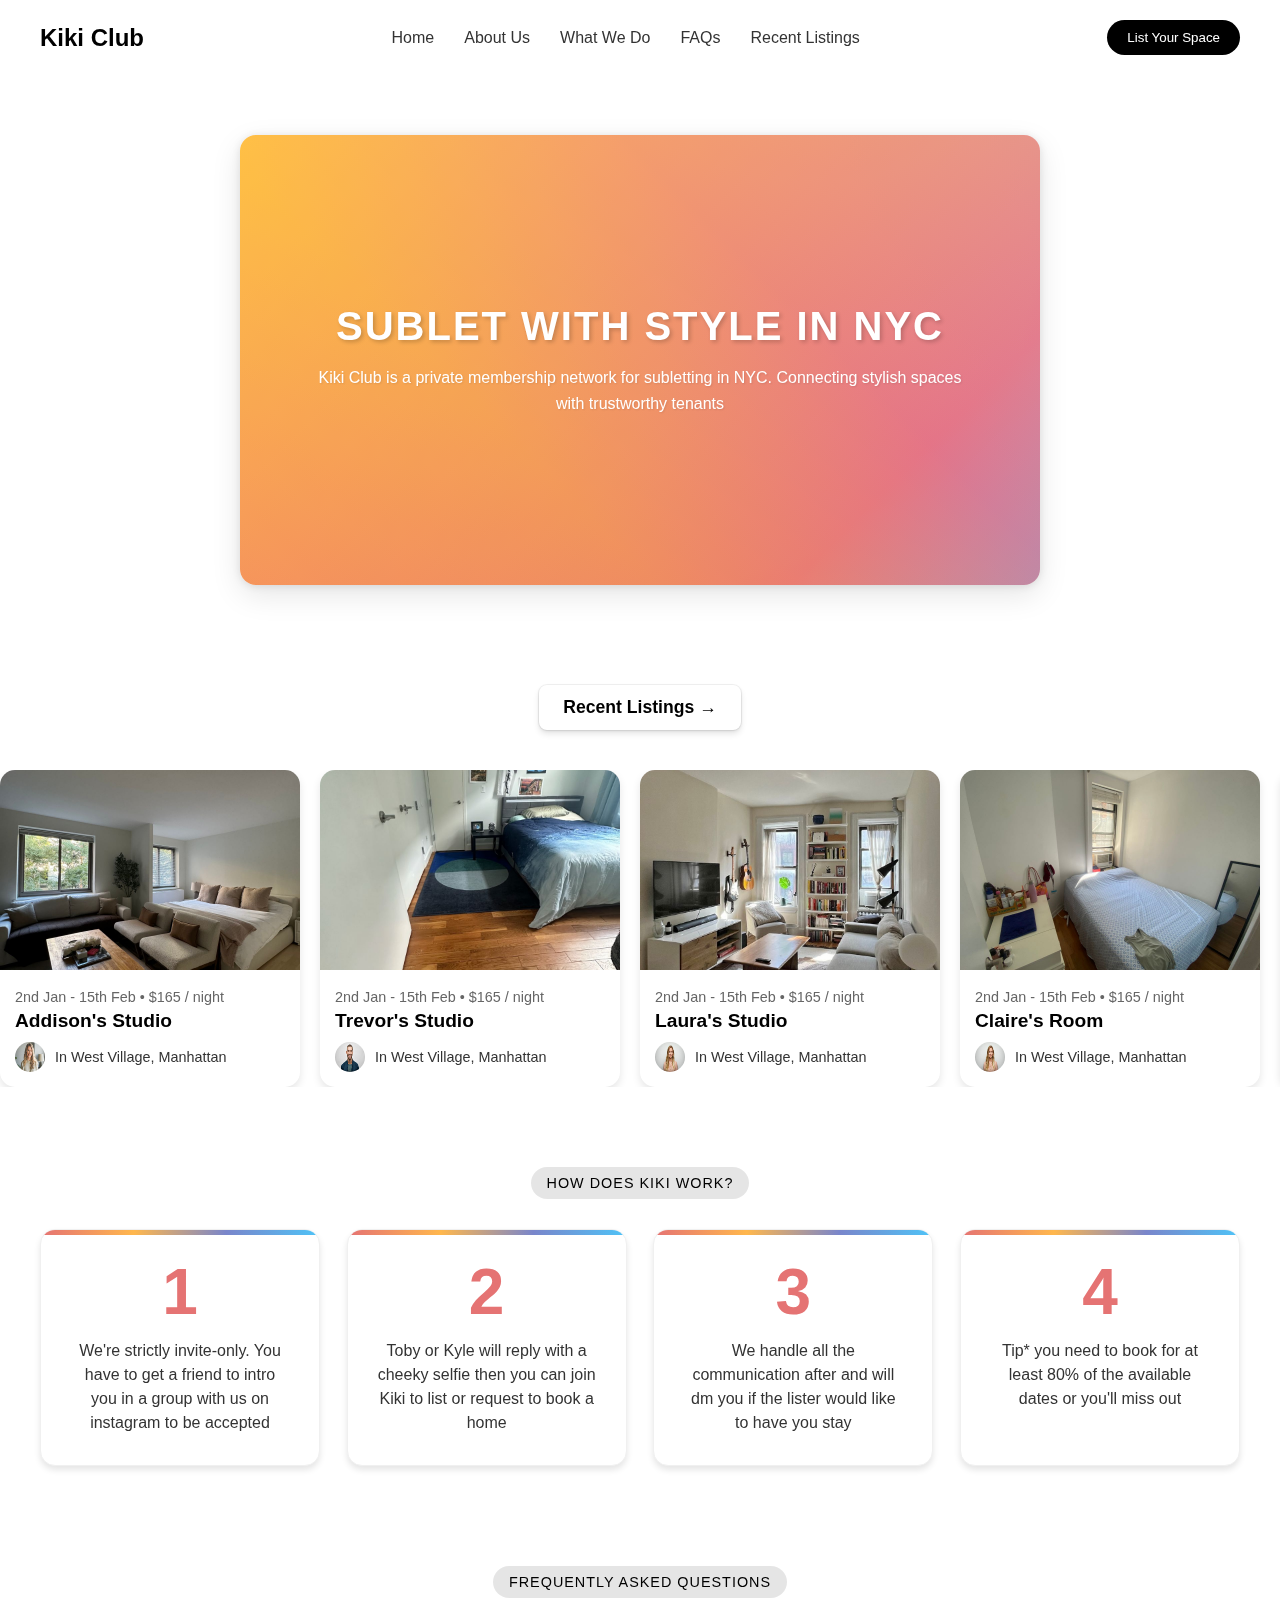
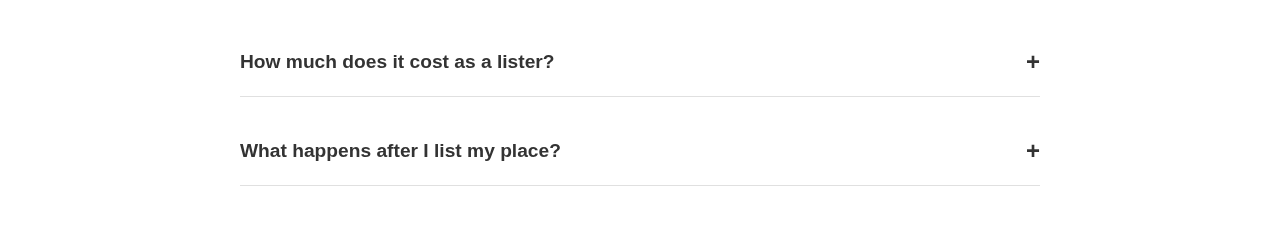
==== index.html @ 47c819ee "Initial commit" ====
<!DOCTYPE html>
<html lang="en">
<head>
    <meta charset="UTF-8">
    <meta name="viewport" content="width=device-width, initial-scale=1.0">
    <title>Kiki Club - Subletting in Style</title>
    <link rel="stylesheet" href="styles.css">
</head>
<body>
    <header>
        <div class="logo">Kiki Club</div>
        <nav>
            <ul>
                <li><a href="index.html">Home</a></li>
                <li><a href="about.html">About Us</a></li>
                <li><a href="#what-we-do">What We Do</a></li>
                <li><a href="#faqs">FAQs</a></li>
                <li><a href="#recent-listings">Recent Listings</a></li>
            </ul>
        </nav>
        <button class="cta-button">List Your Space</button>
    </header>

    <main>
        <section class="hero">
            <div class="hero-container">
                <div class="gradient-overlay"></div>
                <div class="hero-content">
                    <h1>Sublet with Style in NYC</h1>
                    <p>Kiki Club is a private membership network for subletting in NYC. Connecting stylish spaces with trustworthy tenants</p>
                </div>
            </div>
        </section>

        <section class="recent-listings">
            <button class="view-listings-btn">Recent Listings →</button>
            <div class="listings-carousel">
                <div class="carousel-track">
                    <div class="listing-card">
                        <img class="listing-image" src="addison.jpg" alt="Addison's Studio">
                        <div class="listing-info">
                            <div class="date-price">2nd Jan - 15th Feb • $165 / night</div>
                            <h3 class="listing-name">Addison's Studio</h3>
                            <div class="listing-location">
                                <img class="profile-pic" src="addison_pfp.jpg" alt="Profile Picture">
                                <span>In West Village, Manhattan</span>
                            </div>
                        </div>
                    </div>
                    <div class="listing-card">
                        <img class="listing-image" src="trevor.jpg" alt="Listing Image">
                        <div class="listing-info">
                            <div class="date-price">2nd Jan - 15th Feb • $165 / night</div>
                            <h3 class="listing-name">Trevor's Studio</h3>
                            <div class="listing-location">
                                <img class="profile-pic" src="Trevor_pfp.jpg" alt="Profile Picture">
                                <span>In West Village, Manhattan</span>
                            </div>
                        </div>
                    </div>
                    <div class="listing-card">
                        <img class="listing-image" src="laura.jpg" alt="Listing Image">
                        <div class="listing-info">
                            <div class="date-price">2nd Jan - 15th Feb • $165 / night</div>
                            <h3 class="listing-name">Laura's Studio</h3>
                            <div class="listing-location">
                                <img class="profile-pic" src="laura_pfp.jpg" alt="Profile Picture">
                                <span>In West Village, Manhattan</span>
                            </div>
                        </div>
                    </div>
                    <div class="listing-card">
                        <img class="listing-image" src="claire.jpg" alt="Listing Image">
                        <div class="listing-info">
                            <div class="date-price">2nd Jan - 15th Feb • $165 / night</div>
                            <h3 class="listing-name">Claire's Room</h3>
                            <div class="listing-location">
                                <img class="profile-pic" src="laura_pfp.jpg" alt="Profile Picture">
                                <span>In West Village, Manhattan</span>
                            </div>
                        </div>
                    </div>
                    <div class="listing-card">
                        <img class="listing-image" src="lil.jpg" alt="Listing Image">
                        <div class="listing-info">
                            <div class="date-price">2nd Jan - 15th Feb • $165 / night</div>
                            <h3 class="listing-name">Lilly's Studio</h3>
                            <div class="listing-location">
                                <img class="profile-pic" src="addison_pfp.jpg" alt="Profile Picture">
                                <span>In West Village, Manhattan</span>
                            </div>
                        </div>
                    </div>
                    <!-- Duplicate cards for smooth looping -->
                    <div class="listing-card">
                        <img class="listing-image" src="addison.jpg" alt="Listing Image">
                        <div class="listing-info">
                            <div class="date-price">2nd Jan - 15th Feb • $165 / night</div>
                            <h3 class="listing-name">Addison's Studio</h3>
                            <div class="listing-location">
                                <img class="profile-pic" src="addison_pfp.jpg" alt="Profile Picture">
                                <span>In West Village, Manhattan</span>
                            </div>
                        </div>
                    </div>
                    <div class="listing-card">
                        <img class="listing-image" src="trevor.jpg" alt="Listing Image">
                        <div class="listing-info">
                            <div class="date-price">2nd Jan - 15th Feb • $165 / night</div>
                            <h3 class="listing-name">Trevor's Studio</h3>
                            <div class="listing-location">
                                <img class="profile-pic" src="Trevor_pfp.jpg" alt="Profile Picture">
                                <span>In West Village, Manhattan</span>
                            </div>
                        </div>
                    </div>
                    <div class="listing-card">
                        <img class="listing-image" src="laura.jpg" alt="Listing Image">
                        <div class="listing-info">
                            <div class="date-price">2nd Jan - 15th Feb • $165 / night</div>
                            <h3 class="listing-name">Laura's Studio</h3>
                            <div class="listing-location">
                                <img class="profile-pic" src="laura_pfp.jpg" alt="Profile Picture">
                                <span>In West Village, Manhattan</span>
                            </div>
                        </div>
                    </div>
                    <div class="listing-card">
                        <img class="listing-image" src="claire.jpg" alt="Listing Image">
                        <div class="listing-info">
                            <div class="date-price">2nd Jan - 15th Feb • $165 / night</div>
                            <h3 class="listing-name">Claire's Room</h3>
                            <div class="listing-location">
                                <img class="profile-pic" src="laura_pfp.jpg" alt="Profile Picture">
                                <span>In West Village, Manhattan</span>
                            </div>
                        </div>
                    </div>
                    <div class="listing-card">
                        <img class="listing-image" src="lil.jpg" alt="Listing Image">
                        <div class="listing-info">
                            <div class="date-price">2nd Jan - 15th Feb • $165 / night</div>
                            <h3 class="listing-name">Lilly's Studio</h3>
                            <div class="listing-location">
                                <img class="profile-pic" src="addison_pfp.jpg" alt="Profile Picture">
                                <span>In West Village, Manhattan</span>
                            </div>
                        </div>
                    </div>
                </div>
            </div>
        </section>

        <div class="section-container">
            <h2 class="section-heading">How does Kiki work?</h2>
            <div class="steps-container">
                <div class="step-card">
                    <div class="step-number">1</div>
                    <p>We're strictly invite-only. You have to get a friend to intro you in a group with us on instagram to be accepted</p>
                </div>
                <div class="step-card">
                    <div class="step-number">2</div>
                    <p>Toby or Kyle will reply with a cheeky selfie then you can join Kiki to list or request to book a home</p>
                </div>
                <div class="step-card">
                    <div class="step-number">3</div>
                    <p>We handle all the communication after and will dm you if the lister would like to have you stay</p>
                </div>
                <div class="step-card">
                    <div class="step-number">4</div>
                    <p>Tip* you need to book for at least 80% of the available dates or you'll miss out</p>
                </div>
            </div>
        </div>

        <div class="section-container">
            <h2 class="section-heading">Frequently Asked Questions</h2>
            <div class="faq-container">
                <div class="faq-item">
                    <button class="faq-question">How much does it cost as a lister?</button>
                    <div class="faq-answer">
                        <p>Once we've found the perfect fit to stay at yours and cover rent while you're away, we'll charge a 10% fee on all rent payments</p>
                        <p>The Kikier pays rent to us, we earn 10% and send you the remaining 90% rent each month. If the stay is for less than 1 month, we'll pay you the total 90% on the day after the Kikier's move in. If the stay is greater than 1 month and the final amount owed to you is for an incomplete month, we'll pay you the pro-rated amount.</p>
                    </div>
                </div>
                <div class="faq-item">
                    <button class="faq-question">What happens after I list my place?</button>
                    <div class="faq-answer">
                        <p>We'll accumulate all booking requests into yours to work out the perfect match! Once we've found them, we'll send their booking request to you, which you can accept/reject. If you accept, we'll intro you to the potential guest in an Instagram group where you can chat and ask any questions. If you reject, we'll ask you for some feedback and then work to find a better fit!</p>
                        <p>From there, if you'd both like to move ahead, we'll send through our sublet agreement for easy online signing and require the guest to pay the security deposit to us immediately following signing. During the stay, we'll manage on-time rent payments so you always have rent when you need it!</p>
                        <p>We'll automatically refund the guest's security deposit to them three days after their move out, unless you contest the refund. If you contest, we'll work out the issue and the fairest solution!</p>
                    </div>
                </div>
            </div>
        </div>
    </main>

    <script src="script.js"></script>
</body>
</html>
---- styles.css ----
@import url('https://fonts.googleapis.com/css2?family=Inter:wght@400;700&display=swap');

:root {
    --primary-color: #ff6b6b;
    --secondary-color: #4ecdc4;
    --text-color: #333;
    --background-color: #f7f7f7;
}

* {
    margin: 0;
    padding: 0;
    box-sizing: border-box;
}

body {
    margin: 0;
    padding: 0;
    font-family: Arial, sans-serif;
    background-color: white;
}

main {
    display: flex;
    flex-direction: column;
    align-items: center;
}

header {
    display: flex;
    justify-content: space-between;
    align-items: center;
    padding: 20px 40px;
    background-color: white;
}

.logo {
    font-size: 24px;
    font-weight: bold;
    color: black;
}

nav {
    flex-grow: 1;
    text-align: center;
}

nav ul {
    list-style-type: none;
    display: flex;
    justify-content: center;
    margin: 0;
    padding: 0;
}

nav ul li {
    margin: 0 15px;
}

nav ul li a {
    text-decoration: none;
    color: #333;
}

.cta-button {
    background-color: black;
    color: white;
    border: none;
    padding: 10px 20px;
    border-radius: 20px;
    cursor: pointer;
}

.hero {
    width: 100%;
    display: flex;
    justify-content: center;
    align-items: center;
    padding: 60px 0;
    background-color: #ffffff;
}

.hero-container {
    width: 90%;
    max-width: 800px;
    aspect-ratio: 16 / 9;
    background: linear-gradient(
        -45deg,
        #E57373,  /* Light Red */
        #FFB74D,  /* Light Orange */
        #7986CB,  /* Light Blue */
        #4FC3F7,   /* Sky Blue */
        #E57373,  /* Light Red */
        #FFB74D   /* Light Orange */
    );
    background-size: 400% 400%;
    animation: gradientAnimation 15s ease infinite;
    display: flex;
    justify-content: center;
    align-items: center;
    padding: 30px;
    border-radius: 16px;
    box-shadow: 
        0 10px 30px rgba(0, 0, 0, 0.1), 
        0 1px 8px rgba(0, 0, 0, 0.1);
    position: relative;
    overflow: hidden;
}

.gradient-overlay {
    position: absolute;
    top: 0;
    left: 0;
    right: 0;
    bottom: 0;
    background: linear-gradient(45deg, 
        rgba(229, 115, 115, 0.3),  /* Light Red */
        rgba(255, 183, 77, 0.3),   /* Light Orange */
        rgba(121, 134, 203, 0.3),  /* Light Blue */
        rgba(79, 195, 247, 0.3)    /* Sky Blue */
    );
    mix-blend-mode: overlay;
    z-index: 1;
}

.hero-content {
    text-align: center;
    color: white;
    position: relative;
    z-index: 2;
}

.hero-content h1 {
    font-size: 2.5rem;
    margin-bottom: 1rem;
    text-shadow: 2px 2px 4px rgba(0,0,0,0.2);
    letter-spacing: 2px;
    text-transform: uppercase;
}

.hero-content p {
    font-size: 1rem;
    max-width: 90%;
    margin: 0 auto;
    line-height: 1.6;
    text-shadow: 1px 1px 2px rgba(0,0,0,0.1);
}

@keyframes gradientAnimation {
    0% {
        background-position: 0% 50%;
    }
    50% {
        background-position: 100% 50%;
    }
    100% {
        background-position: 0% 50%;
    }
}

@media (max-width: 768px) {
    .hero-container {
        width: 95%;
    }
    
    .hero-content h1 {
        font-size: 2rem;
    }
    
    .hero-content p {
        font-size: 0.9rem;
    }
}

.recent-listings {
    width: 100%;
    padding: 40px 0;
    display: flex;
    flex-direction: column;
    align-items: center;
}

.view-listings-btn {
    background-color: white;
    color: black;
    border: none;
    padding: 12px 24px;
    font-size: 1.1rem;
    font-weight: bold;
    border-radius: 8px;
    cursor: pointer;
    transition: all 0.3s ease;
    box-shadow: 
        0 4px 6px rgba(0, 0, 0, 0.1),
        0 1px 3px rgba(0, 0, 0, 0.08),
        0 0 0 1px rgba(0, 0, 0, 0.05);
    position: relative;
    overflow: hidden;
    margin-bottom: 20px;
}

.view-listings-btn::after {
    content: '';
    position: absolute;
    top: 0;
    left: 0;
    width: 100%;
    height: 100%;
    background: linear-gradient(
        to bottom,
        rgba(255, 255, 255, 0.2),
        rgba(255, 255, 255, 0)
    );
    opacity: 0;
    transition: opacity 0.3s ease;
}

.view-listings-btn:hover {
    transform: translateY(-2px);
    box-shadow: 
        0 7px 14px rgba(0, 0, 0, 0.12),
        0 3px 6px rgba(0, 0, 0, 0.08),
        0 0 0 1px rgba(0, 0, 0, 0.05);
}

.view-listings-btn:hover::after {
    opacity: 1;
}

.view-listings-btn:active {
    transform: translateY(1px);
    box-shadow: 
        0 3px 4px rgba(0, 0, 0, 0.1),
        0 1px 2px rgba(0, 0, 0, 0.08),
        0 0 0 1px rgba(0, 0, 0, 0.05);
}

.listings-carousel {
    width: 100%;
    overflow: hidden;
    margin-top: 20px; /* Reduced from 30px to 20px */
}

.carousel-track {
    display: flex;
    width: calc(300px * 10);
    animation: scroll 30s linear infinite;
}

.listing-card {
    flex: 0 0 300px;
    margin-right: 20px;
    border-radius: 15px;
    overflow: hidden;
    box-shadow: 0 4px 8px rgba(0,0,0,0.1);
    background-color: white;
    transition: transform 0.3s ease, box-shadow 0.3s ease;
}

.listing-card:hover {
    transform: translateY(-10px);
    box-shadow: 0 12px 20px rgba(0,0,0,0.15);
}

.listing-image {
    width: 100%;
    height: 200px;
    object-fit: cover;
}

.listing-info {
    padding: 15px;
}

.date-price {
    font-size: 0.9rem;
    color: #666;
    margin-bottom: 5px;
}

.listing-name {
    font-size: 1.2rem;
    margin: 0 0 10px 0;
}

.listing-location {
    display: flex;
    align-items: center;
}

.profile-pic {
    width: 30px;
    height: 30px;
    border-radius: 50%;
    margin-right: 10px;
}

.listing-location span {
    font-size: 0.9rem;
    color: #333;
}

@keyframes scroll {
    0% {
        transform: translateX(0);
    }
    100% {
        transform: translateX(calc(-300px * 5));
    }
}

/* Optional: Pause animation on hover */
.listings-carousel:hover .carousel-track {
    animation-play-state: paused;
}

.how-it-works {
    padding: 60px 0;
    background-color: white; /* Changed to white */
}

.how-it-works h2 {
    text-align: center;
    font-size: 2.5rem;
    margin-bottom: 40px;
    color: #333;
}

.steps-container {
    display: flex;
    justify-content: space-between;
    flex-wrap: wrap;
    max-width: 1200px;
    margin: 0 auto;
}

.step-card {
    width: calc(25% - 20px);
    background-color: white;
    border-radius: 15px;
    padding: 30px;
    box-shadow: 0 4px 6px rgba(0, 0, 0, 0.1);
    margin-bottom: 20px;
    transition: transform 0.3s ease, box-shadow 0.3s ease;
    position: relative;
    overflow: hidden;
    border: 1px solid #f0f0f0; /* Added a subtle border for definition */
}

.step-card:hover {
    transform: translateY(-5px);
    box-shadow: 0 6px 12px rgba(0, 0, 0, 0.15);
}

.step-number {
    font-size: 4rem;
    font-weight: bold;
    color: #E57373;
    margin-bottom: 15px;
    line-height: 1;
}

.step-card p {
    font-size: 1rem;
    color: #333;
    line-height: 1.5;
}

.step-card::before {
    content: '';
    position: absolute;
    top: 0;
    left: 0;
    right: 0;
    height: 5px;
    background: linear-gradient(to right, #E57373, #FFB74D, #7986CB, #4FC3F7);
}

@media (max-width: 1024px) {
    .step-card {
        width: calc(50% - 20px);
    }
}

@media (max-width: 768px) {
    .step-card {
        width: 100%;
    }
}

.faq-section {
    padding: 60px 0;
    background-color: white;
}

.faq-section h2 {
    text-align: center;
    font-size: 2.5rem;
    margin-bottom: 40px;
    color: #333;
}

.faq-container {
    max-width: 800px;
    margin: 0 auto;
}

.faq-item {
    margin-bottom: 20px;
    border-bottom: 1px solid #e0e0e0;
}

.faq-question {
    width: 100%;
    text-align: left;
    background: none;
    border: none;
    padding: 20px 0;
    font-size: 1.2rem;
    font-weight: bold;
    color: #333;
    cursor: pointer;
    display: flex;
    justify-content: space-between;
    align-items: center;
}

.faq-question::after {
    content: '+';
    font-size: 1.5rem;
    transition: transform 0.3s ease;
}

.faq-question.active::after {
    transform: rotate(45deg);
}

.faq-answer {
    max-height: 0;
    overflow: hidden;
    transition: max-height 0.3s ease;
    text-align: left; /* Align text to the left */
    padding: 0 20px; /* Add some padding on the sides */
}

.faq-answer p {
    margin-bottom: 15px;
    line-height: 1.6;
}

.faq-answer.show {
    max-height: 1000px; /* Adjust this value based on your content */
    padding-top: 20px;
    padding-bottom: 20px;
}

.section-heading {
    font-size: 0.9rem;
    font-weight: normal;
    color: black;  /* Changed to black */
    text-transform: uppercase;
    letter-spacing: 1px;
    background-color: rgba(0, 0, 0, 0.1);
    display: inline-block;
    padding: 8px 16px;
    border-radius: 20px;
    margin-bottom: 30px;
}

.section-container {
    text-align: center;
    background-color: #fff;
    padding: 40px 0;
}
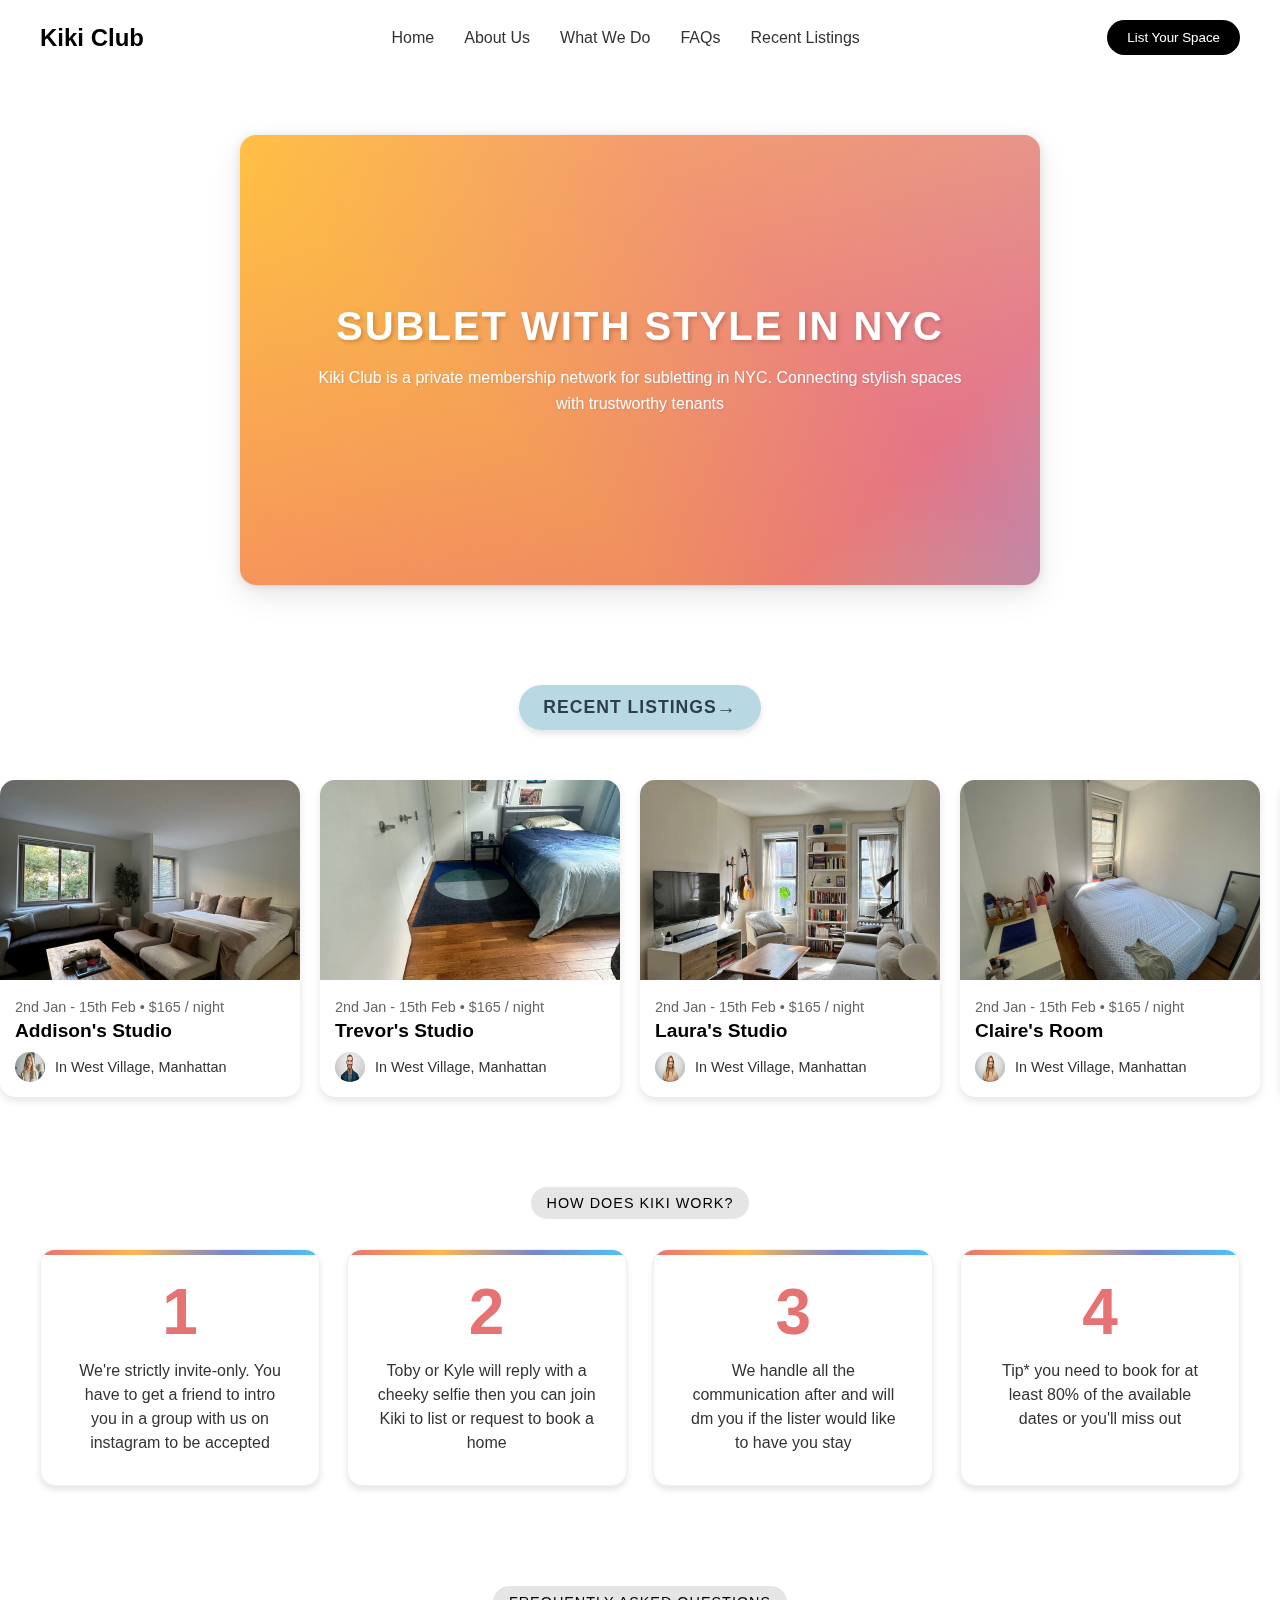
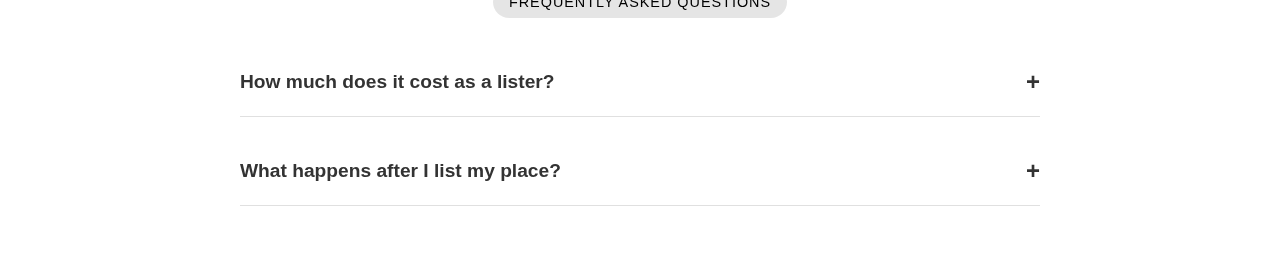
==== commit bbda3842: "fixed navigation and recenty listing  button" ====
--- a/index.html
+++ b/index.html
@@ -11,18 +11,18 @@
         <div class="logo">Kiki Club</div>
         <nav>
             <ul>
-                <li><a href="index.html">Home</a></li>
-                <li><a href="about.html">About Us</a></li>
-                <li><a href="#what-we-do">What We Do</a></li>
-                <li><a href="#faqs">FAQs</a></li>
-                <li><a href="#recent-listings">Recent Listings</a></li>
+              <li><a href="#" data-scroll-to="home">Home</a></li>
+              <li><a href="about.html">About Us</a></li>
+              <li><a href="#" data-scroll-to="what-we-do">What We Do</a></li>
+              <li><a href="#" data-scroll-to="faqs">FAQs</a></li>
+              <li><a href="#" data-scroll-to="recent-listings">Recent Listings</a></li>
             </ul>
-        </nav>
+          </nav>
         <button class="cta-button">List Your Space</button>
     </header>
 
     <main>
-        <section class="hero">
+        <section id="hero" class="hero">
             <div class="hero-container">
                 <div class="gradient-overlay"></div>
                 <div class="hero-content">
@@ -32,8 +32,8 @@
             </div>
         </section>
 
-        <section class="recent-listings">
-            <button class="view-listings-btn">Recent Listings →</button>
+        <section id="recent-listings" class="recent-listings">
+            <button class="view-listings-btn">Recent Listings</button>
             <div class="listings-carousel">
                 <div class="carousel-track">
                     <div class="listing-card">
@@ -151,7 +151,7 @@
             </div>
         </section>
 
-        <div class="section-container">
+        <section id="what-we-do" class="section-container">
             <h2 class="section-heading">How does Kiki work?</h2>
             <div class="steps-container">
                 <div class="step-card">
@@ -171,9 +171,9 @@
                     <p>Tip* you need to book for at least 80% of the available dates or you'll miss out</p>
                 </div>
             </div>
-        </div>
-
-        <div class="section-container">
+        </section>
+
+        <section id="faqs" class="section-container">
             <h2 class="section-heading">Frequently Asked Questions</h2>
             <div class="faq-container">
                 <div class="faq-item">
@@ -192,7 +192,7 @@
                     </div>
                 </div>
             </div>
-        </div>
+        </section>
     </main>
 
     <script src="script.js"></script>
--- a/styles.css
+++ b/styles.css
@@ -60,6 +60,31 @@
 nav ul li a {
     text-decoration: none;
     color: #333;
+    position: relative;
+    padding-bottom: 5px;
+    transition: color 0.3s ease;
+}
+
+nav ul li a::after {
+    content: '';
+    position: absolute;
+    width: 100%;
+    height: 2px;
+    bottom: 0;
+    left: 0;
+    background-color: #B8D8E3; /* Match this with your button color */
+    transform: scaleX(0);
+    transform-origin: bottom right;
+    transition: transform 0.3s ease;
+}
+
+nav ul li a:hover {
+    color: #2C3E50; /* Darker shade for text on hover */
+}
+
+nav ul li a:hover::after {
+    transform: scaleX(1);
+    transform-origin: bottom left;
 }
 
 .cta-button {
@@ -181,58 +206,46 @@
 }
 
 .view-listings-btn {
-    background-color: white;
-    color: black;
+    background-color: #B8D8E3; /* Soft pastel blue */
+    color: #2C3E50; /* Dark blue-gray for text */
     border: none;
     padding: 12px 24px;
     font-size: 1.1rem;
     font-weight: bold;
-    border-radius: 8px;
+    border-radius: 25px; /* Increased border-radius for a softer look */
     cursor: pointer;
     transition: all 0.3s ease;
-    box-shadow: 
-        0 4px 6px rgba(0, 0, 0, 0.1),
-        0 1px 3px rgba(0, 0, 0, 0.08),
-        0 0 0 1px rgba(0, 0, 0, 0.05);
+    box-shadow: 0 4px 6px rgba(0, 0, 0, 0.1);
+    margin-bottom: 20px;
+    text-transform: uppercase; /* Optional: for a more stylish look */
+    letter-spacing: 1px; /* Optional: improves readability of uppercase text */
     position: relative;
-    overflow: hidden;
-    margin-bottom: 20px;
+    padding-right: 44px; /* Increased right padding to accommodate the arrow */
 }
 
 .view-listings-btn::after {
-    content: '';
+    content: '→';
     position: absolute;
-    top: 0;
-    left: 0;
-    width: 100%;
-    height: 100%;
-    background: linear-gradient(
-        to bottom,
-        rgba(255, 255, 255, 0.2),
-        rgba(255, 255, 255, 0)
-    );
-    opacity: 0;
-    transition: opacity 0.3s ease;
+    right: 24px;
+    top: 50%;
+    transform: translateY(-50%);
+    font-size: 1.2rem;
+    transition: transform 0.3s ease;
 }
 
 .view-listings-btn:hover {
+    background-color: #A0C4D3; /* Slightly darker shade for hover state */
     transform: translateY(-2px);
-    box-shadow: 
-        0 7px 14px rgba(0, 0, 0, 0.12),
-        0 3px 6px rgba(0, 0, 0, 0.08),
-        0 0 0 1px rgba(0, 0, 0, 0.05);
+    box-shadow: 0 6px 8px rgba(0, 0, 0, 0.15);
 }
 
 .view-listings-btn:hover::after {
-    opacity: 1;
+    transform: translateY(-50%) translateX(3px);
 }
 
 .view-listings-btn:active {
     transform: translateY(1px);
-    box-shadow: 
-        0 3px 4px rgba(0, 0, 0, 0.1),
-        0 1px 2px rgba(0, 0, 0, 0.08),
-        0 0 0 1px rgba(0, 0, 0, 0.05);
+    box-shadow: 0 2px 4px rgba(0, 0, 0, 0.1);
 }
 
 .listings-carousel {
@@ -251,10 +264,13 @@
     flex: 0 0 300px;
     margin-right: 20px;
     border-radius: 15px;
-    overflow: hidden;
+    overflow: visible; /* Change from hidden to visible */
     box-shadow: 0 4px 8px rgba(0,0,0,0.1);
     background-color: white;
     transition: transform 0.3s ease, box-shadow 0.3s ease;
+    /* Add some margin to the top and bottom */
+    margin-top: 10px;
+    margin-bottom: 10px;
 }
 
 .listing-card:hover {
@@ -266,6 +282,9 @@
     width: 100%;
     height: 200px;
     object-fit: cover;
+    border-top-left-radius: 15px; /* Add these to maintain rounded corners */
+    border-top-right-radius: 15px;
+    overflow: hidden; /* This will keep the image from overflowing */
 }
 
 .listing-info {
@@ -471,4 +490,12 @@
     text-align: center;
     background-color: #fff;
     padding: 40px 0;
+}
+
+html {
+    scroll-behavior: smooth;
+}
+
+section {
+    scroll-margin-top: 80px; /* Adjust this value based on your header height */
 }